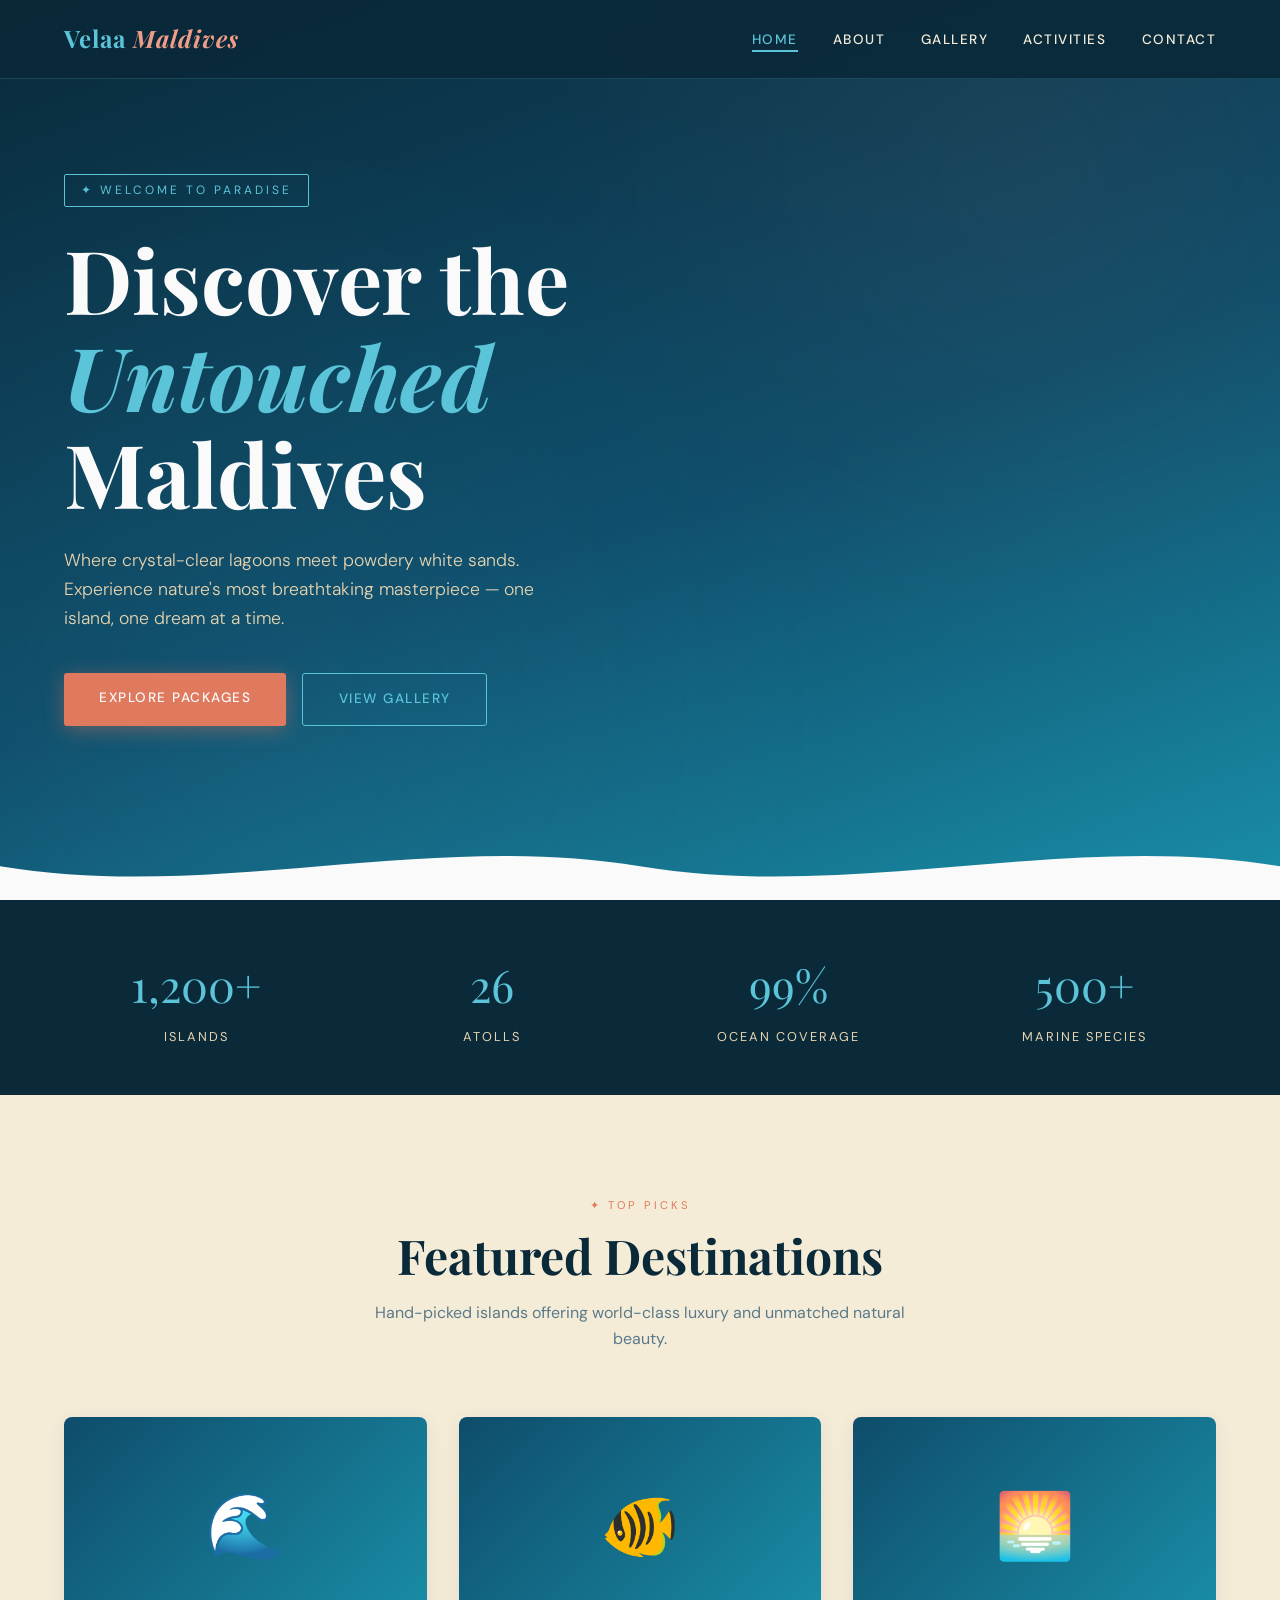
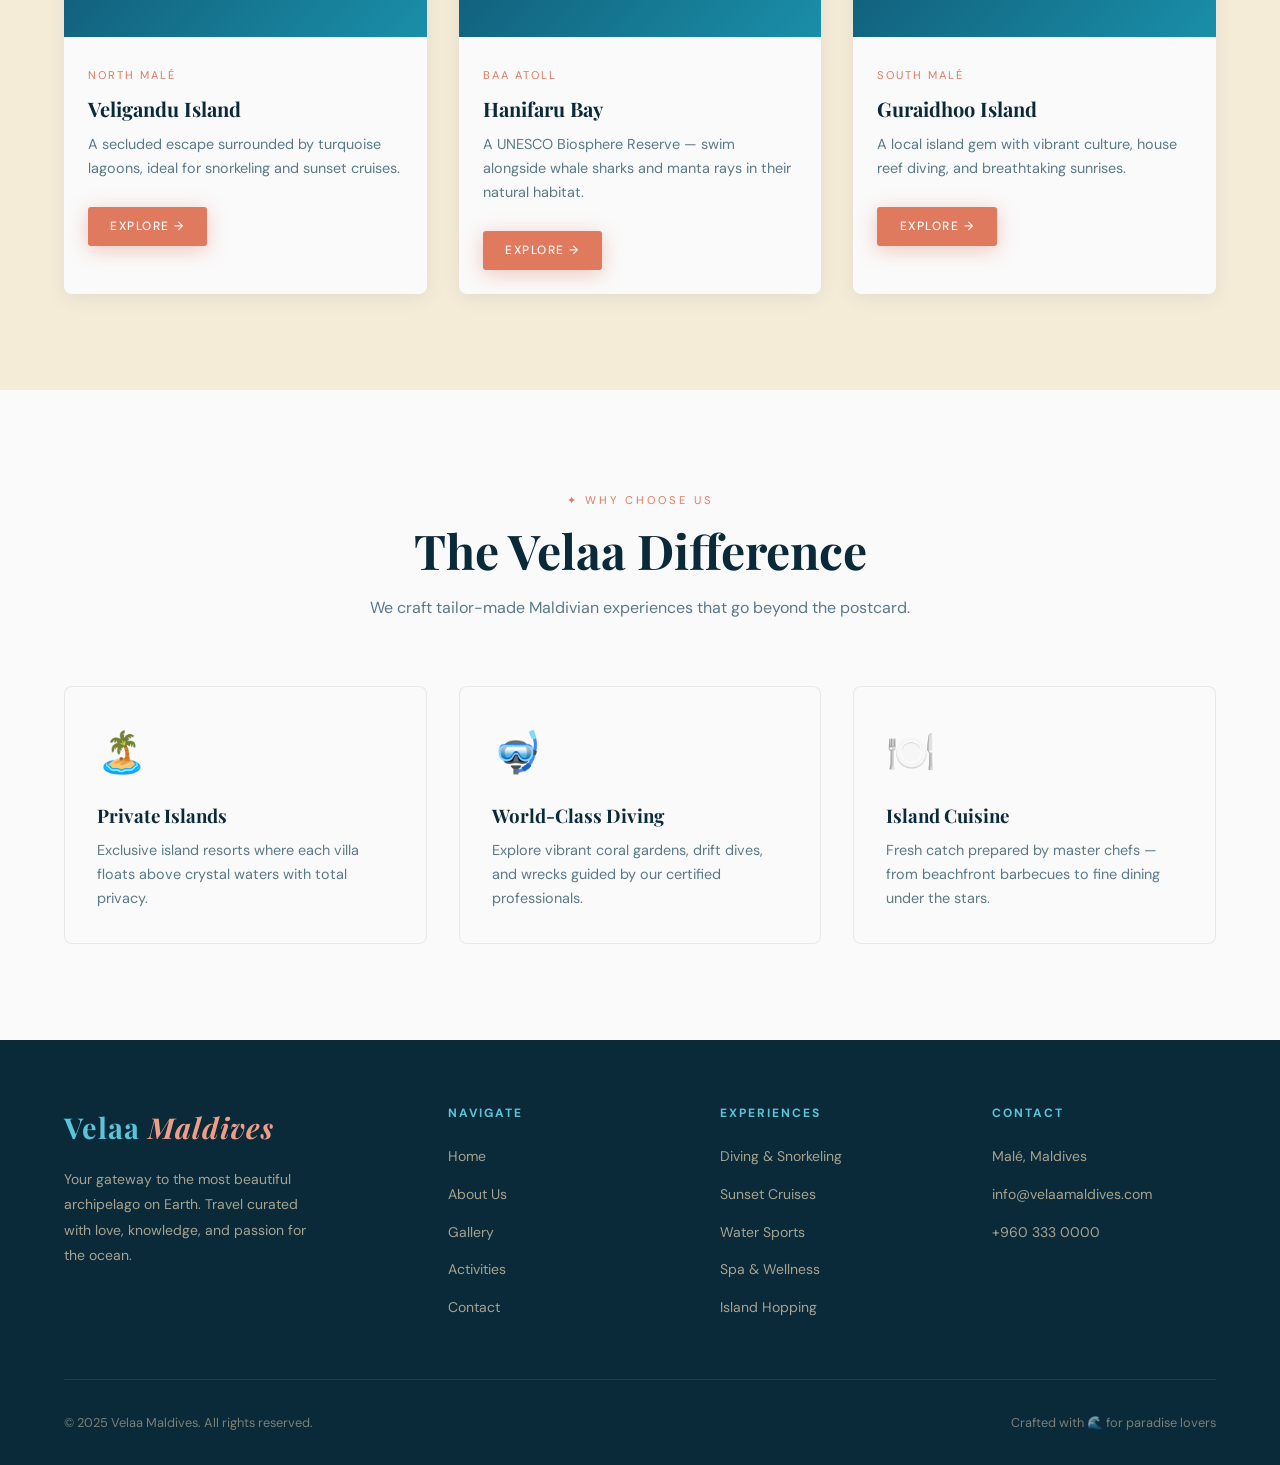
==== index.html @ 8467a6a5 "innitial commit" ====
<!DOCTYPE html>
<html lang="en">
<head>
  <meta charset="UTF-8" />
  <meta name="viewport" content="width=device-width, initial-scale=1.0" />
  <title>Velaa Maldives — Home</title>
  <link rel="stylesheet" href="css/style.css" />
</head>
<body>

  <!-- NAV -->
  <nav>
    <div class="nav-logo">Velaa <span>Maldives</span></div>
    <ul class="nav-links">
      <li><a href="index.html" class="active">Home</a></li>
      <li><a href="pages/about.html">About</a></li>
      <li><a href="pages/gallery.html">Gallery</a></li>
      <li><a href="pages/activities.html">Activities</a></li>
      <li><a href="pages/contact.html">Contact</a></li>
    </ul>
  </nav>

  <!-- HERO -->
  <section class="hero">
    <div class="hero-bg-pattern"></div>
    <div class="hero-content">
      <div class="hero-tag">✦ Welcome to Paradise</div>
      <h1>Discover the <em>Untouched</em> Maldives</h1>
      <p>Where crystal-clear lagoons meet powdery white sands. Experience nature's most breathtaking masterpiece — one island, one dream at a time.</p>
      <div class="btn-group">
        <a href="pages/activities.html" class="btn btn-primary">Explore Packages</a>
        <a href="pages/gallery.html" class="btn btn-outline">View Gallery</a>
      </div>
    </div>
    <svg class="hero-wave" viewBox="0 0 1440 100" preserveAspectRatio="none" xmlns="http://www.w3.org/2000/svg">
      <path d="M0,60 C240,100 480,20 720,60 C960,100 1200,20 1440,60 L1440,100 L0,100Z" fill="#fafafa"/>
    </svg>
  </section>

  <!-- STATS -->
  <div class="stats-bar">
    <div class="stat">
      <div class="stat-num">1,200+</div>
      <div class="stat-label">Islands</div>
    </div>
    <div class="stat">
      <div class="stat-num">26</div>
      <div class="stat-label">Atolls</div>
    </div>
    <div class="stat">
      <div class="stat-num">99%</div>
      <div class="stat-label">Ocean Coverage</div>
    </div>
    <div class="stat">
      <div class="stat-num">500+</div>
      <div class="stat-label">Marine Species</div>
    </div>
  </div>

  <!-- FEATURED DESTINATIONS -->
  <section style="background: var(--sand-light);">
    <div class="section-header fade-up">
      <div class="section-tag">✦ Top Picks</div>
      <h2>Featured Destinations</h2>
      <p>Hand-picked islands offering world-class luxury and unmatched natural beauty.</p>
    </div>
    <div class="card-grid">
      <div class="card fade-up">
        <div class="card-img">🌊</div>
        <div class="card-body">
          <div class="card-tag">North Malé</div>
          <h3>Veligandu Island</h3>
          <p>A secluded escape surrounded by turquoise lagoons, ideal for snorkeling and sunset cruises.</p>
          <br><a href="pages/activities.html" class="btn btn-primary" style="font-size:0.75rem;padding:0.6rem 1.4rem;">Explore →</a>
        </div>
      </div>
      <div class="card fade-up">
        <div class="card-img">🐠</div>
        <div class="card-body">
          <div class="card-tag">Baa Atoll</div>
          <h3>Hanifaru Bay</h3>
          <p>A UNESCO Biosphere Reserve — swim alongside whale sharks and manta rays in their natural habitat.</p>
          <br><a href="pages/activities.html" class="btn btn-primary" style="font-size:0.75rem;padding:0.6rem 1.4rem;">Explore →</a>
        </div>
      </div>
      <div class="card fade-up">
        <div class="card-img">🌅</div>
        <div class="card-body">
          <div class="card-tag">South Malé</div>
          <h3>Guraidhoo Island</h3>
          <p>A local island gem with vibrant culture, house reef diving, and breathtaking sunrises.</p>
          <br><a href="pages/activities.html" class="btn btn-primary" style="font-size:0.75rem;padding:0.6rem 1.4rem;">Explore →</a>
        </div>
      </div>
    </div>
  </section>

  <!-- WHY MALDIVES -->
  <section>
    <div class="section-header fade-up">
      <div class="section-tag">✦ Why Choose Us</div>
      <h2>The Velaa Difference</h2>
      <p>We craft tailor-made Maldivian experiences that go beyond the postcard.</p>
    </div>
    <div class="card-grid">
      <div class="card fade-up" style="padding:2rem;box-shadow:none;border:1px solid rgba(10,42,58,0.08);">
        <div style="font-size:2.5rem;margin-bottom:1rem;">🏝️</div>
        <h3 style="font-family:'Playfair Display',serif;color:var(--ocean-deep);margin-bottom:0.5rem;">Private Islands</h3>
        <p style="color:var(--text-muted);font-size:0.9rem;">Exclusive island resorts where each villa floats above crystal waters with total privacy.</p>
      </div>
      <div class="card fade-up" style="padding:2rem;box-shadow:none;border:1px solid rgba(10,42,58,0.08);">
        <div style="font-size:2.5rem;margin-bottom:1rem;">🤿</div>
        <h3 style="font-family:'Playfair Display',serif;color:var(--ocean-deep);margin-bottom:0.5rem;">World-Class Diving</h3>
        <p style="color:var(--text-muted);font-size:0.9rem;">Explore vibrant coral gardens, drift dives, and wrecks guided by our certified professionals.</p>
      </div>
      <div class="card fade-up" style="padding:2rem;box-shadow:none;border:1px solid rgba(10,42,58,0.08);">
        <div style="font-size:2.5rem;margin-bottom:1rem;">🍽️</div>
        <h3 style="font-family:'Playfair Display',serif;color:var(--ocean-deep);margin-bottom:0.5rem;">Island Cuisine</h3>
        <p style="color:var(--text-muted);font-size:0.9rem;">Fresh catch prepared by master chefs — from beachfront barbecues to fine dining under the stars.</p>
      </div>
    </div>
  </section>

  <!-- FOOTER -->
  <footer>
    <div class="footer-top">
      <div class="footer-brand">
        <span class="nav-logo">Velaa <span>Maldives</span></span>
        <p>Your gateway to the most beautiful archipelago on Earth. Travel curated with love, knowledge, and passion for the ocean.</p>
      </div>
      <div class="footer-col">
        <h4>Navigate</h4>
        <ul>
          <li><a href="index.html">Home</a></li>
          <li><a href="pages/about.html">About Us</a></li>
          <li><a href="pages/gallery.html">Gallery</a></li>
          <li><a href="pages/activities.html">Activities</a></li>
          <li><a href="pages/contact.html">Contact</a></li>
        </ul>
      </div>
      <div class="footer-col">
        <h4>Experiences</h4>
        <ul>
          <li><a href="pages/activities.html">Diving & Snorkeling</a></li>
          <li><a href="pages/activities.html">Sunset Cruises</a></li>
          <li><a href="pages/activities.html">Water Sports</a></li>
          <li><a href="pages/activities.html">Spa & Wellness</a></li>
          <li><a href="pages/activities.html">Island Hopping</a></li>
        </ul>
      </div>
      <div class="footer-col">
        <h4>Contact</h4>
        <ul>
          <li><a href="#">Malé, Maldives</a></li>
          <li><a href="#">info@velaamaldives.com</a></li>
          <li><a href="#">+960 333 0000</a></li>
        </ul>
      </div>
    </div>
    <div class="footer-bottom">
      <span>&copy; 2025 Velaa Maldives. All rights reserved.</span>
      <span>Crafted with 🌊 for paradise lovers</span>
    </div>
  </footer>

  <script>
    // Scroll animation observer
    const observer = new IntersectionObserver((entries) => {
      entries.forEach(e => { if (e.isIntersecting) e.target.classList.add('visible'); });
    }, { threshold: 0.12 });
    document.querySelectorAll('.fade-up').forEach(el => observer.observe(el));
  </script>
</body>
</html>
---- css/style.css ----
@import url('https://fonts.googleapis.com/css2?family=Playfair+Display:ital,wght@0,400;0,700;1,400&family=DM+Sans:wght@300;400;500&display=swap');

/* ===== CSS VARIABLES ===== */
:root {
  --ocean-deep: #0a2a3a;
  --ocean-mid: #0e4d6b;
  --ocean-teal: #1a8fa8;
  --ocean-light: #5bc4d8;
  --sand: #e8d5b0;
  --sand-light: #f5ecd8;
  --coral: #e07a5f;
  --coral-light: #f09d87;
  --white: #fafafa;
  --text-dark: #0d1f29;
  --text-muted: #5a7a8a;
  --transition: all 0.35s cubic-bezier(0.4, 0, 0.2, 1);
}

/* ===== RESET ===== */
*, *::before, *::after { box-sizing: border-box; margin: 0; padding: 0; }
html { scroll-behavior: smooth; font-size: 16px; }
body {
  font-family: 'DM Sans', sans-serif;
  background: var(--white);
  color: var(--text-dark);
  line-height: 1.65;
  overflow-x: hidden;
}
img { max-width: 100%; display: block; }
a { color: inherit; text-decoration: none; }
ul { list-style: none; }

/* ===== NAV ===== */
nav {
  position: fixed; top: 0; left: 0; right: 0; z-index: 1000;
  display: flex; align-items: center; justify-content: space-between;
  padding: 1.2rem 5%;
  background: rgba(10, 42, 58, 0.92);
  backdrop-filter: blur(12px);
  border-bottom: 1px solid rgba(91, 196, 216, 0.2);
}
.nav-logo {
  font-family: 'Playfair Display', serif;
  font-size: 1.5rem; font-weight: 700;
  color: var(--ocean-light);
  letter-spacing: 1px;
}
.nav-logo span { color: var(--coral-light); font-style: italic; }
.nav-links { display: flex; gap: 2.2rem; }
.nav-links a {
  font-size: 0.85rem; font-weight: 500; letter-spacing: 1.5px;
  text-transform: uppercase; color: var(--sand-light);
  position: relative; padding-bottom: 4px;
  transition: var(--transition);
}
.nav-links a::after {
  content: ''; position: absolute; bottom: 0; left: 0;
  width: 0; height: 2px; background: var(--coral);
  transition: var(--transition);
}
.nav-links a:hover { color: var(--ocean-light); }
.nav-links a:hover::after { width: 100%; }
.nav-links a.active { color: var(--ocean-light); }
.nav-links a.active::after { width: 100%; background: var(--ocean-light); }

/* ===== HERO ===== */
.hero {
  min-height: 100vh;
  display: flex; flex-direction: column; justify-content: center;
  position: relative; overflow: hidden;
  background: linear-gradient(160deg, var(--ocean-deep) 0%, var(--ocean-mid) 55%, var(--ocean-teal) 100%);
  padding: 0 5%;
}
.hero-bg-pattern {
  position: absolute; inset: 0; opacity: 0.06;
  background-image: radial-gradient(circle at 20% 80%, var(--ocean-light) 0%, transparent 50%),
    radial-gradient(circle at 80% 20%, var(--coral) 0%, transparent 40%);
  pointer-events: none;
}
.hero-wave {
  position: absolute; bottom: -2px; left: 0; right: 0;
}
.hero-content { max-width: 700px; animation: fadeUp 1s ease both; }
.hero-tag {
  display: inline-block; font-size: 0.75rem; letter-spacing: 3px;
  text-transform: uppercase; color: var(--ocean-light);
  border: 1px solid var(--ocean-light); border-radius: 2px;
  padding: 0.35rem 1rem; margin-bottom: 1.5rem;
}
.hero h1 {
  font-family: 'Playfair Display', serif;
  font-size: clamp(2.8rem, 7vw, 5.5rem);
  line-height: 1.1; color: var(--white);
  margin-bottom: 1.5rem;
}
.hero h1 em { color: var(--ocean-light); font-style: italic; }
.hero p {
  font-size: 1.1rem; color: var(--sand); max-width: 520px;
  margin-bottom: 2.5rem; font-weight: 300;
}
.btn-group { display: flex; gap: 1rem; flex-wrap: wrap; }
.btn {
  display: inline-block; padding: 0.9rem 2.2rem;
  font-size: 0.85rem; font-weight: 500; letter-spacing: 1.5px;
  text-transform: uppercase; border-radius: 3px;
  cursor: pointer; transition: var(--transition); border: none;
}
.btn-primary {
  background: var(--coral); color: var(--white);
  box-shadow: 0 4px 20px rgba(224, 122, 95, 0.4);
}
.btn-primary:hover {
  background: var(--coral-light);
  transform: translateY(-2px);
  box-shadow: 0 8px 30px rgba(224, 122, 95, 0.5);
}
.btn-outline {
  background: transparent; color: var(--ocean-light);
  border: 1.5px solid var(--ocean-light);
}
.btn-outline:hover {
  background: var(--ocean-light); color: var(--ocean-deep);
  transform: translateY(-2px);
}

/* ===== SECTIONS ===== */
section { padding: 6rem 5%; }
.section-header { text-align: center; margin-bottom: 4rem; }
.section-tag {
  display: inline-block; font-size: 0.7rem; letter-spacing: 3px;
  text-transform: uppercase; color: var(--coral);
  margin-bottom: 0.75rem;
}
.section-header h2 {
  font-family: 'Playfair Display', serif;
  font-size: clamp(2rem, 4vw, 3rem);
  color: var(--ocean-deep); margin-bottom: 1rem; line-height: 1.2;
}
.section-header p { color: var(--text-muted); max-width: 550px; margin: 0 auto; }

/* ===== CARDS ===== */
.card-grid { display: grid; grid-template-columns: repeat(auto-fit, minmax(280px, 1fr)); gap: 2rem; }
.card {
  background: var(--white); border-radius: 8px;
  overflow: hidden; box-shadow: 0 4px 20px rgba(10, 42, 58, 0.08);
  transition: var(--transition);
}
.card:hover { transform: translateY(-6px); box-shadow: 0 12px 40px rgba(10, 42, 58, 0.15); }
.card-img {
  width: 100%; height: 220px; object-fit: cover;
  background: linear-gradient(135deg, var(--ocean-mid), var(--ocean-teal));
  display: flex; align-items: center; justify-content: center;
  font-size: 4rem;
}
.card-body { padding: 1.5rem; }
.card-body h3 {
  font-family: 'Playfair Display', serif;
  font-size: 1.25rem; color: var(--ocean-deep); margin-bottom: 0.5rem;
}
.card-body p { color: var(--text-muted); font-size: 0.9rem; }
.card-tag {
  display: inline-block; font-size: 0.7rem; letter-spacing: 2px;
  text-transform: uppercase; color: var(--coral); margin-bottom: 0.5rem;
}

/* ===== STATS BAR ===== */
.stats-bar {
  background: var(--ocean-deep); padding: 3rem 5%;
  display: grid; grid-template-columns: repeat(auto-fit, minmax(150px, 1fr));
  gap: 2rem; text-align: center;
}
.stat-num {
  font-family: 'Playfair Display', serif;
  font-size: 2.8rem; color: var(--ocean-light);
}
.stat-label { font-size: 0.8rem; letter-spacing: 2px; text-transform: uppercase; color: var(--sand); margin-top: 0.25rem; }

/* ===== GALLERY ===== */
.gallery-grid {
  display: grid;
  grid-template-columns: repeat(3, 1fr);
  grid-template-rows: auto;
  gap: 0.75rem;
}
.gallery-item {
  overflow: hidden; border-radius: 6px; cursor: pointer;
  position: relative; background: var(--ocean-mid);
}
.gallery-item:first-child { grid-column: span 2; grid-row: span 2; }
.gallery-item .thumb {
  width: 100%; height: 100%; min-height: 200px;
  display: flex; align-items: center; justify-content: center;
  font-size: 3.5rem;
  background: linear-gradient(135deg, var(--ocean-mid), var(--ocean-teal));
  transition: transform 0.4s ease;
}
.gallery-item:first-child .thumb { min-height: 400px; font-size: 5rem; }
.gallery-item:hover .thumb { transform: scale(1.05); }
.gallery-item .overlay {
  position: absolute; inset: 0;
  background: linear-gradient(to top, rgba(10,42,58,0.85) 0%, transparent 50%);
  opacity: 0; transition: var(--transition);
  display: flex; align-items: flex-end; padding: 1.5rem;
  color: var(--white);
}
.gallery-item:hover .overlay { opacity: 1; }
.gallery-item .overlay h4 { font-family: 'Playfair Display', serif; font-size: 1.1rem; }

/* ===== FORM ===== */
.contact-wrapper {
  display: grid; grid-template-columns: 1fr 1.2fr; gap: 4rem; align-items: start;
}
.contact-info h2 {
  font-family: 'Playfair Display', serif;
  font-size: 2.5rem; color: var(--ocean-deep); margin-bottom: 1rem;
}
.contact-info p { color: var(--text-muted); margin-bottom: 2rem; }
.contact-detail { display: flex; gap: 1rem; align-items: flex-start; margin-bottom: 1.25rem; }
.contact-icon {
  width: 42px; height: 42px; border-radius: 50%;
  background: var(--ocean-mid); color: var(--ocean-light);
  display: flex; align-items: center; justify-content: center;
  font-size: 1.1rem; flex-shrink: 0;
}
.contact-detail h4 { font-size: 0.8rem; text-transform: uppercase; letter-spacing: 1px; color: var(--text-muted); }
.contact-detail p { color: var(--ocean-deep); font-weight: 500; }
.form-card {
  background: var(--sand-light); border-radius: 10px;
  padding: 2.5rem; border: 1px solid rgba(10, 42, 58, 0.08);
}
.form-group { margin-bottom: 1.5rem; }
.form-group label {
  display: block; font-size: 0.78rem; letter-spacing: 1.5px;
  text-transform: uppercase; color: var(--text-muted); margin-bottom: 0.5rem;
}
.form-group input,
.form-group select,
.form-group textarea {
  width: 100%; padding: 0.9rem 1.1rem;
  background: var(--white); border: 1.5px solid rgba(10,42,58,0.12);
  border-radius: 5px; font-family: 'DM Sans', sans-serif;
  font-size: 0.95rem; color: var(--text-dark);
  transition: var(--transition); outline: none;
}
.form-group input:focus,
.form-group select:focus,
.form-group textarea:focus {
  border-color: var(--ocean-teal);
  box-shadow: 0 0 0 3px rgba(26, 143, 168, 0.12);
}
.form-group textarea { resize: vertical; min-height: 120px; }
.form-row { display: grid; grid-template-columns: 1fr 1fr; gap: 1rem; }
.form-error { color: var(--coral); font-size: 0.8rem; margin-top: 0.3rem; display: none; }
.form-error.show { display: block; }
.form-success {
  display: none; background: rgba(26, 143, 168, 0.1); border: 1px solid var(--ocean-teal);
  border-radius: 5px; padding: 1rem; text-align: center; color: var(--ocean-mid);
  font-weight: 500; margin-top: 1rem;
}
.form-success.show { display: block; }

/* ===== ABOUT ===== */
.about-layout { display: grid; grid-template-columns: 1fr 1fr; gap: 5rem; align-items: center; }
.about-img-collage { position: relative; height: 500px; }
.about-img-main, .about-img-accent {
  position: absolute; border-radius: 8px; overflow: hidden;
  display: flex; align-items: center; justify-content: center; font-size: 4rem;
}
.about-img-main {
  width: 80%; height: 80%; top: 0; left: 0;
  background: linear-gradient(135deg, var(--ocean-deep), var(--ocean-teal));
  box-shadow: 0 20px 60px rgba(10, 42, 58, 0.25);
}
.about-img-accent {
  width: 55%; height: 50%; bottom: 0; right: 0;
  background: linear-gradient(135deg, var(--coral), var(--coral-light));
  box-shadow: 0 12px 40px rgba(224, 122, 95, 0.3);
}
.about-badge {
  position: absolute; top: 50%; left: 60%; transform: translate(-50%, -50%);
  background: var(--white); border-radius: 10px; padding: 1rem 1.5rem;
  text-align: center; box-shadow: 0 8px 30px rgba(10,42,58,0.15); z-index: 2;
}
.about-badge .num {
  font-family: 'Playfair Display', serif; font-size: 2rem; color: var(--ocean-teal);
}
.about-badge .lbl { font-size: 0.7rem; text-transform: uppercase; letter-spacing: 1px; color: var(--text-muted); }
.about-text h2 {
  font-family: 'Playfair Display', serif;
  font-size: clamp(1.8rem, 3.5vw, 2.8rem); color: var(--ocean-deep); margin-bottom: 1rem;
}
.about-text p { color: var(--text-muted); margin-bottom: 1.25rem; }
.feature-list { margin: 2rem 0; }
.feature-item { display: flex; gap: 1rem; align-items: flex-start; margin-bottom: 1rem; }
.feature-dot {
  width: 32px; height: 32px; border-radius: 50%;
  background: linear-gradient(135deg, var(--ocean-mid), var(--ocean-teal));
  color: var(--white); display: flex; align-items: center; justify-content: center;
  font-size: 0.9rem; flex-shrink: 0; margin-top: 2px;
}
.feature-item h4 { font-size: 0.95rem; font-weight: 500; color: var(--ocean-deep); margin-bottom: 0.2rem; }
.feature-item p { font-size: 0.85rem; color: var(--text-muted); }

/* ===== ACTIVITIES ===== */
.activities-grid {
  display: grid; grid-template-columns: repeat(auto-fit, minmax(240px, 1fr)); gap: 1.5rem;
}
.activity-card {
  background: linear-gradient(160deg, var(--ocean-deep) 0%, var(--ocean-mid) 100%);
  border-radius: 10px; padding: 2rem; color: var(--white);
  transition: var(--transition); border: 1px solid rgba(91, 196, 216, 0.1);
  position: relative; overflow: hidden;
}
.activity-card::before {
  content: ''; position: absolute; top: -40px; right: -40px;
  width: 120px; height: 120px; border-radius: 50%;
  background: rgba(91, 196, 216, 0.08);
}
.activity-card:hover { transform: translateY(-5px); border-color: rgba(91, 196, 216, 0.3); }
.activity-icon { font-size: 2.5rem; margin-bottom: 1rem; }
.activity-card h3 { font-family: 'Playfair Display', serif; font-size: 1.2rem; margin-bottom: 0.5rem; }
.activity-card p { font-size: 0.85rem; color: var(--sand); opacity: 0.85; }
.activity-price { margin-top: 1.5rem; font-size: 0.8rem; text-transform: uppercase; letter-spacing: 1px; color: var(--ocean-light); }

/* ===== FOOTER ===== */
footer {
  background: var(--ocean-deep); color: var(--sand);
  padding: 4rem 5% 2rem;
}
.footer-top {
  display: grid; grid-template-columns: 1.5fr repeat(3, 1fr); gap: 3rem;
  padding-bottom: 3rem; border-bottom: 1px solid rgba(91, 196, 216, 0.15);
  margin-bottom: 2rem;
}
.footer-brand .nav-logo { font-size: 1.8rem; display: block; margin-bottom: 1rem; }
.footer-brand p { font-size: 0.875rem; color: rgba(232, 213, 176, 0.7); line-height: 1.8; max-width: 260px; }
.footer-col h4 {
  font-size: 0.75rem; letter-spacing: 2px; text-transform: uppercase;
  color: var(--ocean-light); margin-bottom: 1.25rem;
}
.footer-col li { margin-bottom: 0.7rem; }
.footer-col a { font-size: 0.875rem; color: rgba(232, 213, 176, 0.7); transition: var(--transition); }
.footer-col a:hover { color: var(--ocean-light); }
.footer-bottom { display: flex; justify-content: space-between; align-items: center; font-size: 0.8rem; color: rgba(232,213,176,0.5); }

/* ===== ANIMATIONS ===== */
@keyframes fadeUp {
  from { opacity: 0; transform: translateY(30px); }
  to { opacity: 1; transform: translateY(0); }
}
.fade-up { opacity: 0; transform: translateY(25px); transition: opacity 0.6s ease, transform 0.6s ease; }
.fade-up.visible { opacity: 1; transform: none; }

/* ===== RESPONSIVE ===== */
@media (max-width: 900px) {
  .contact-wrapper, .about-layout { grid-template-columns: 1fr; }
  .footer-top { grid-template-columns: 1fr 1fr; }
  .about-img-collage { height: 320px; }
  .gallery-grid { grid-template-columns: 1fr 1fr; }
  .gallery-item:first-child { grid-column: span 2; }
}
@media (max-width: 600px) {
  .nav-links { gap: 1.2rem; }
  .nav-links a { font-size: 0.75rem; }
  .footer-top { grid-template-columns: 1fr; }
  .form-row { grid-template-columns: 1fr; }
  .gallery-grid { grid-template-columns: 1fr; }
  .gallery-item:first-child { grid-column: span 1; }
  .hero h1 { font-size: 2.4rem; }
  .stats-bar { grid-template-columns: 1fr 1fr; }
}
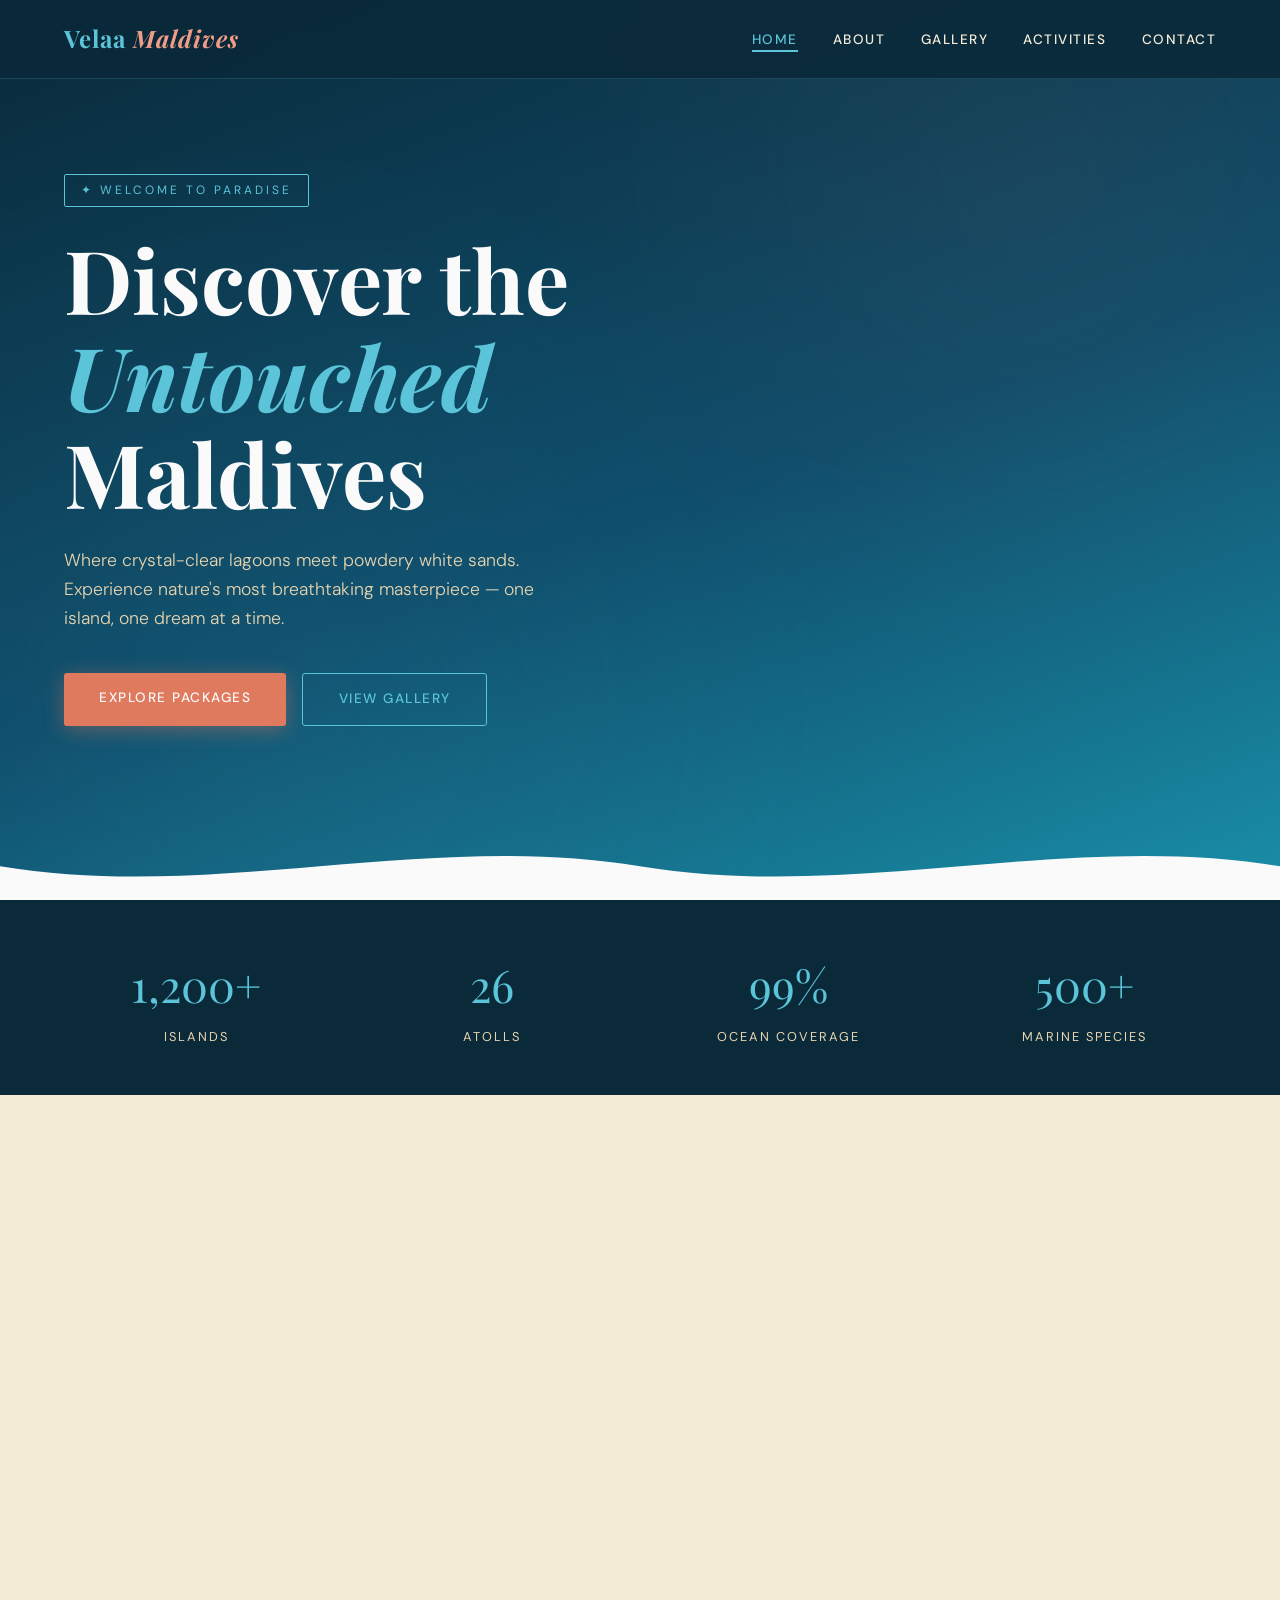
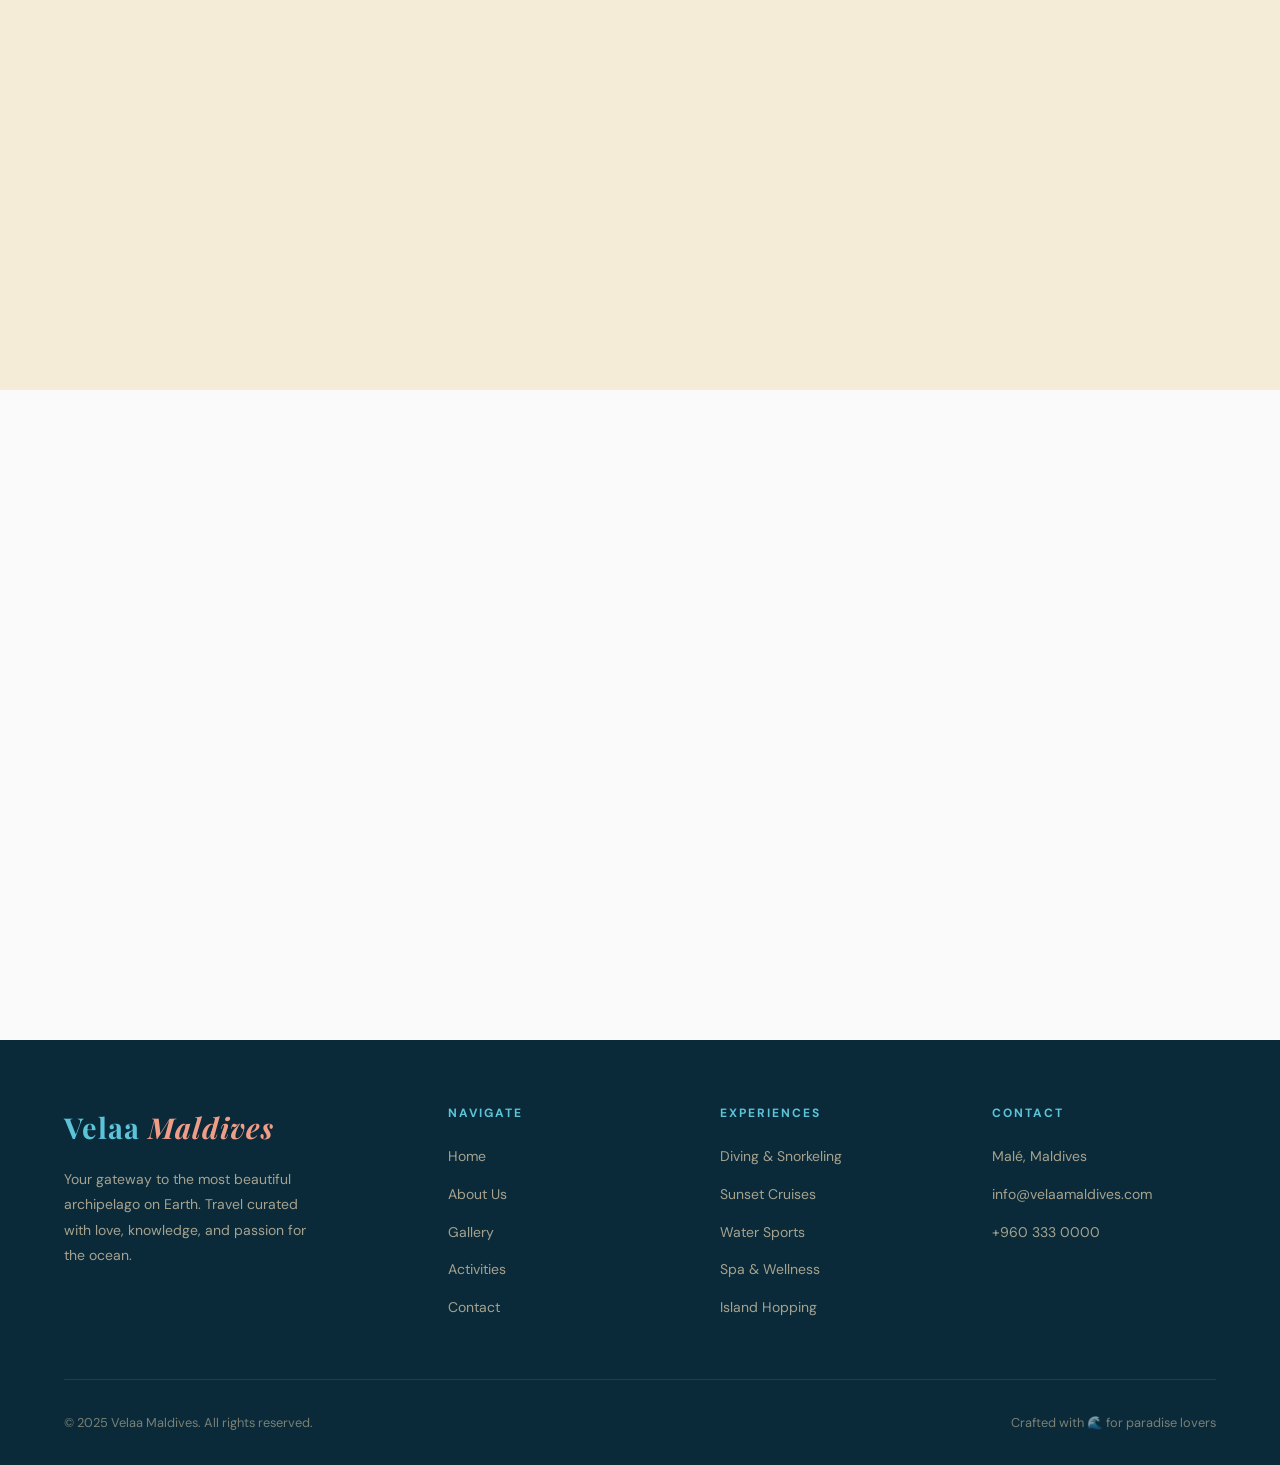
==== commit d244b783: "refactor: remove unused JavaScript code and enhance comment clarity in HTML files" ====
--- a/index.html
+++ b/index.html
@@ -8,7 +8,7 @@
 </head>
 <body>
 
-  <!-- NAV -->
+  <!-- NAV---------------------------------------------------->
   <nav>
     <div class="nav-logo">Velaa <span>Maldives</span></div>
     <ul class="nav-links">
@@ -20,7 +20,7 @@
     </ul>
   </nav>
 
-  <!-- HERO -->
+  <!-- HERO section --------------------------------------->
   <section class="hero">
     <div class="hero-bg-pattern"></div>
     <div class="hero-content">
@@ -37,7 +37,7 @@
     </svg>
   </section>
 
-  <!-- STATS -->
+  <!-- STATS -------------------------------------------->
   <div class="stats-bar">
     <div class="stat">
       <div class="stat-num">1,200+</div>
@@ -163,12 +163,5 @@
     </div>
   </footer>
 
-  <script>
-    // Scroll animation observer
-    const observer = new IntersectionObserver((entries) => {
-      entries.forEach(e => { if (e.isIntersecting) e.target.classList.add('visible'); });
-    }, { threshold: 0.12 });
-    document.querySelectorAll('.fade-up').forEach(el => observer.observe(el));
-  </script>
 </body>
 </html>
